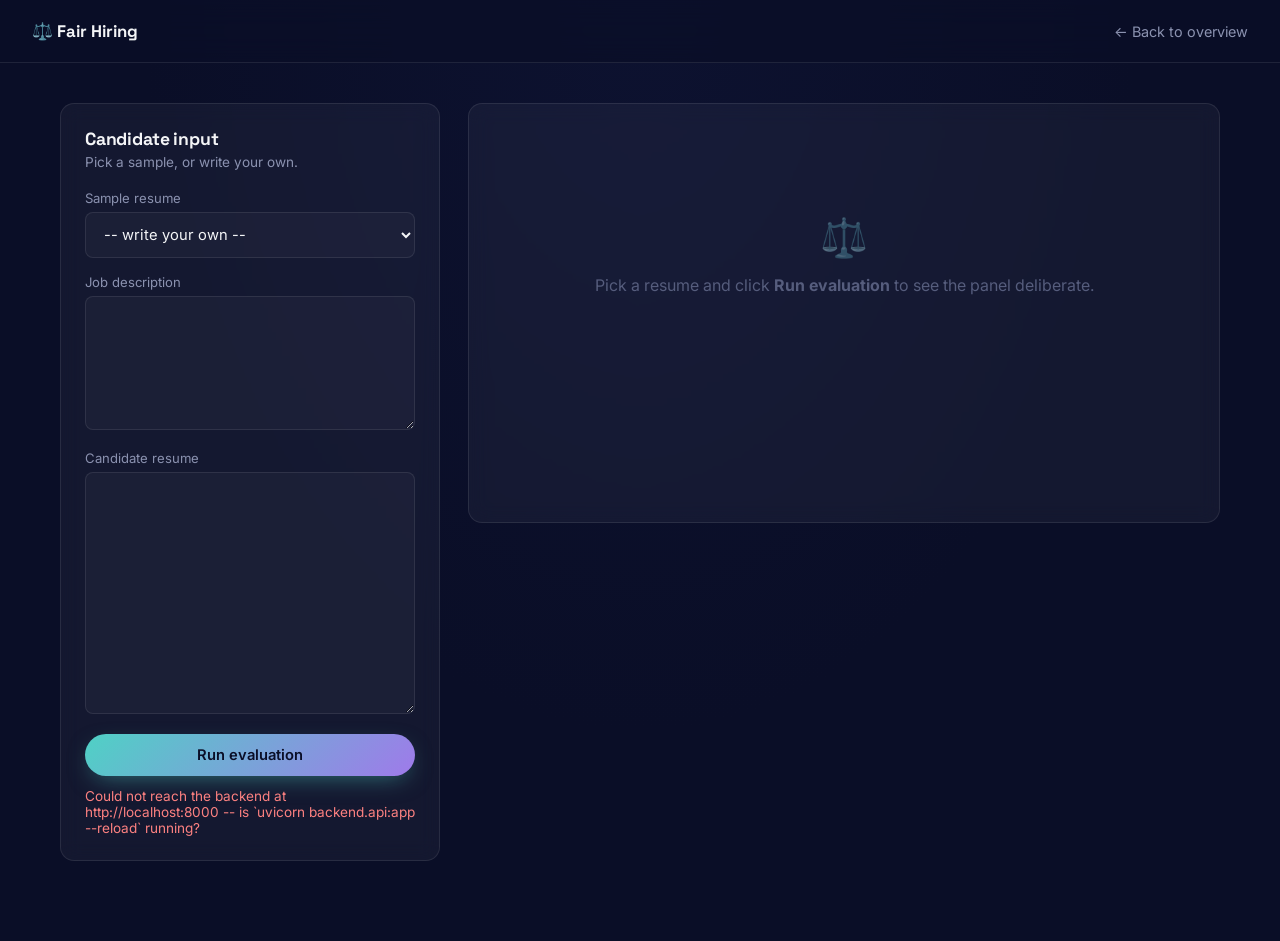
==== frontend/app.html @ fc1dd20e "Build Frontend" ====
<!DOCTYPE html>
<html lang="en">

<head>
    <meta charset="UTF-8" />
    <meta name="viewport" content="width=device-width, initial-scale=1.0" />
    <title>Fair AI Recruitment System &mdash; Panel</title>
    <link rel="stylesheet" href="css/style.css" />
    <style>
        .workspace {
            padding: 40px 0 80px 0;
        }

        .workspace-grid {
            display: grid;
            grid-template-columns: 380px 1fr;
            gap: 28px;
            align-items: start;
        }

        .panel {
            padding: 24px;
        }

        .panel h2 {
            font-size: 1.1rem;
            margin-bottom: 4px;
        }

        .panel .sub {
            color: var(--text-muted);
            font-size: 0.85rem;
            margin-bottom: 20px;
        }

        .field {
            margin-bottom: 16px;
        }

        .status-row {
            min-height: 20px;
            margin-top: 12px;
            font-size: 0.85rem;
        }

        .results-panel {
            min-height: 420px;
            padding: 30px;
        }

        .empty-state {
            text-align: center;
            padding: 80px 20px;
            color: var(--text-faint);
        }

        .empty-state .glyph {
            font-size: 2.4rem;
            margin-bottom: 14px;
            opacity: 0.5;
        }

        .agent-results-grid {
            display: grid;
            grid-template-columns: repeat(2, 1fr);
            gap: 14px;
        }

        .agent-result-card {
            padding: 18px;
        }

        @media (max-width: 900px) {
            .workspace-grid {
                grid-template-columns: 1fr;
            }

            .agent-results-grid {
                grid-template-columns: 1fr;
            }
        }
    </style>
</head>

<body>

    <nav class="nav">
        <div class="nav-logo">⚖️ Fair Hiring</div>
        <div class="nav-links">
            <a href="index.html">&larr; Back to overview</a>
        </div>
    </nav>

    <section class="workspace container">
        <div class="workspace-grid">

            <div class="glass panel">
                <h2>Candidate input</h2>
                <div class="sub">Pick a sample, or write your own.</div>

                <div class="field">
                    <label for="sample-select">Sample resume</label>
                    <select id="sample-select">
                        <option value="">-- write your own --</option>
                    </select>
                </div>

                <div class="field">
                    <label for="job-description">Job description</label>
                    <textarea id="job-description" rows="6"></textarea>
                </div>

                <div class="field">
                    <label for="resume">Candidate resume</label>
                    <textarea id="resume" rows="12"></textarea>
                </div>

                <button class="btn btn-primary" id="run-btn" style="width:100%;justify-content:center;">
                    Run evaluation
                </button>
                <div class="status-row" id="status"></div>
            </div>

            <div class="glass results-panel">
                <div class="empty-state" id="empty-state">
                    <div class="glyph">&#9878;&#65039;</div>
                    <div>Pick a resume and click <strong>Run evaluation</strong> to see the panel deliberate.</div>
                </div>
                <div id="results" style="display:none;"></div>
            </div>

        </div>
    </section>

    <script type="module" src="js/app.js"></script>
</body>

</html>
---- frontend/css/style.css ----
/* ============================================================
   Fair AI Recruitment System -- design system
   Concept: "equilibrium" -- four agents (distinct hues) converge
   toward a single verdict. Color-coding is functional (tracks the
   same agent across every screen), not decorative.
   ============================================================ */

@import url('https://fonts.googleapis.com/css2?family=Space+Grotesk:wght@500;600;700&family=Inter:wght@400;500;600&family=JetBrains+Mono:wght@400;500;600&display=swap');

:root {
    --bg-void: #0A0E27;
    --bg-void-2: #0D1230;
    --surface: rgba(255, 255, 255, 0.045);
    --surface-hover: rgba(255, 255, 255, 0.07);
    --border-glass: rgba(255, 255, 255, 0.09);
    --text-primary: #F4F5F7;
    --text-muted: #8B92B0;
    --text-faint: #565D7D;

    --agent-skills: #4FD1C5;
    --agent-experience: #9F7AEA;
    --agent-education: #F6AD55;
    --agent-fairness: #F687B3;

    --verdict-hire: #48BB78;
    --verdict-reject: #FC8181;

    --font-display: 'Space Grotesk', sans-serif;
    --font-body: 'Inter', sans-serif;
    --font-mono: 'JetBrains Mono', monospace;

    --radius: 14px;
    --radius-sm: 8px;
}

* {
    box-sizing: border-box;
}

html,
body {
    margin: 0;
    padding: 0;
    background: radial-gradient(ellipse at top, var(--bg-void-2) 0%, var(--bg-void) 55%);
    color: var(--text-primary);
    font-family: var(--font-body);
    min-height: 100vh;
    scroll-behavior: smooth;
}

h1,
h2,
h3,
.display {
    font-family: var(--font-display);
    letter-spacing: -0.01em;
    margin: 0;
}

.mono {
    font-family: var(--font-mono);
}

a {
    color: inherit;
    text-decoration: none;
}

.eyebrow {
    font-family: var(--font-mono);
    font-size: 0.72rem;
    letter-spacing: 0.14em;
    text-transform: uppercase;
    color: var(--text-muted);
}

/* ---------- layout ---------- */
.container {
    max-width: 1160px;
    margin: 0 auto;
    padding: 0 32px;
}

.nav {
    position: sticky;
    top: 0;
    z-index: 50;
    display: flex;
    align-items: center;
    justify-content: space-between;
    padding: 20px 32px;
    background: rgba(10, 14, 39, 0.72);
    backdrop-filter: blur(14px);
    border-bottom: 1px solid var(--border-glass);
}

.nav-logo {
    font-family: var(--font-display);
    font-weight: 700;
    font-size: 1.05rem;
    display: flex;
    align-items: center;
    gap: 8px;
}

.nav-links {
    display: flex;
    gap: 28px;
    align-items: center;
}

.nav-links a {
    color: var(--text-muted);
    font-size: 0.9rem;
    transition: color 0.2s;
}

.nav-links a:hover {
    color: var(--text-primary);
}

/* ---------- buttons ---------- */
.btn {
    display: inline-flex;
    align-items: center;
    gap: 8px;
    padding: 12px 24px;
    border-radius: 999px;
    font-family: var(--font-body);
    font-weight: 600;
    font-size: 0.92rem;
    cursor: pointer;
    border: none;
    transition: transform 0.18s ease, box-shadow 0.18s ease;
}

.btn:hover {
    transform: translateY(-2px);
}

.btn-primary {
    background: linear-gradient(135deg, var(--agent-skills), var(--agent-experience));
    color: #0A0E27;
    box-shadow: 0 8px 24px -8px rgba(79, 209, 197, 0.5);
}

.btn-primary:hover {
    box-shadow: 0 12px 32px -8px rgba(159, 122, 234, 0.55);
}

.btn-ghost {
    background: var(--surface);
    color: var(--text-primary);
    border: 1px solid var(--border-glass);
}

.btn-ghost:hover {
    background: var(--surface-hover);
}

/* ---------- glass card ---------- */
.glass {
    background: var(--surface);
    border: 1px solid var(--border-glass);
    border-radius: var(--radius);
    backdrop-filter: blur(10px);
    transition: transform 0.25s ease, border-color 0.25s ease, background 0.25s ease;
}

.glass-tilt {
    will-change: transform;
    transform-style: preserve-3d;
}

.glass:hover {
    border-color: rgba(255, 255, 255, 0.18);
}

/* ---------- scroll reveal ---------- */
.reveal {
    opacity: 0;
    transform: translateY(24px);
    transition: opacity 0.7s ease, transform 0.7s ease;
}

.reveal.in-view {
    opacity: 1;
    transform: translateY(0);
}

/* ---------- agent accent utility classes ---------- */
.accent-skills {
    color: var(--agent-skills);
}

.accent-experience {
    color: var(--agent-experience);
}

.accent-education {
    color: var(--agent-education);
}

.accent-fairness {
    color: var(--agent-fairness);
}

.border-skills {
    border-top: 3px solid var(--agent-skills) !important;
}

.border-experience {
    border-top: 3px solid var(--agent-experience) !important;
}

.border-education {
    border-top: 3px solid var(--agent-education) !important;
}

.border-fairness {
    border-top: 3px solid var(--agent-fairness) !important;
}

/* ---------- score bar ---------- */
.score-value {
    font-family: var(--font-mono);
    font-size: 1.6rem;
    font-weight: 600;
}

.score-track {
    height: 7px;
    background: rgba(255, 255, 255, 0.08);
    border-radius: 4px;
    overflow: hidden;
    margin: 10px 0 6px 0;
}

.score-fill {
    height: 100%;
    border-radius: 4px;
    width: 0%;
    transition: width 1.1s cubic-bezier(0.16, 1, 0.3, 1);
}

/* ---------- flag pill ---------- */
.flag-pill {
    display: inline-block;
    background: rgba(252, 129, 129, 0.12);
    color: #FCA5A5;
    border: 1px solid rgba(252, 129, 129, 0.3);
    padding: 3px 10px;
    border-radius: 999px;
    font-size: 0.7rem;
    font-family: var(--font-mono);
    margin: 8px 4px 0 0;
}

/* ---------- verdict ---------- */
.verdict {
    display: inline-flex;
    align-items: center;
    gap: 12px;
    padding: 14px 28px;
    border-radius: 999px;
    font-family: var(--font-display);
    font-weight: 700;
    font-size: 1.4rem;
    letter-spacing: 0.02em;
    opacity: 0;
    transform: scale(0.85);
    animation: verdict-in 0.5s cubic-bezier(0.34, 1.56, 0.64, 1) forwards;
}

@keyframes verdict-in {
    to {
        opacity: 1;
        transform: scale(1);
    }
}

.verdict-hire {
    background: rgba(72, 187, 120, 0.14);
    color: var(--verdict-hire);
    border: 1px solid rgba(72, 187, 120, 0.4);
}

.verdict-reject {
    background: rgba(252, 129, 129, 0.14);
    color: var(--verdict-reject);
    border: 1px solid rgba(252, 129, 129, 0.4);
}

.verdict-dot {
    width: 10px;
    height: 10px;
    border-radius: 50%;
    background: currentColor;
    box-shadow: 0 0 12px currentColor;
}

/* ---------- loading / deliberation state ---------- */
.deliberating {
    display: flex;
    align-items: center;
    gap: 10px;
    color: var(--text-muted);
    font-family: var(--font-mono);
    font-size: 0.85rem;
}

.dot-pulse {
    display: flex;
    gap: 5px;
}

.dot-pulse span {
    width: 7px;
    height: 7px;
    border-radius: 50%;
    background: var(--agent-experience);
    animation: pulse 1.2s ease-in-out infinite;
}

.dot-pulse span:nth-child(2) {
    animation-delay: 0.15s;
    background: var(--agent-skills);
}

.dot-pulse span:nth-child(3) {
    animation-delay: 0.3s;
    background: var(--agent-education);
}

.dot-pulse span:nth-child(4) {
    animation-delay: 0.45s;
    background: var(--agent-fairness);
}

@keyframes pulse {

    0%,
    60%,
    100% {
        opacity: 0.25;
        transform: scale(0.85);
    }

    30% {
        opacity: 1;
        transform: scale(1.15);
    }
}

/* ---------- form elements ---------- */
textarea,
select,
input {
    width: 100%;
    background: rgba(255, 255, 255, 0.03);
    border: 1px solid var(--border-glass);
    border-radius: var(--radius-sm);
    color: var(--text-primary);
    font-family: var(--font-body);
    font-size: 0.92rem;
    padding: 12px 14px;
    resize: vertical;
    transition: border-color 0.2s;
}

textarea:focus,
select:focus,
input:focus {
    outline: none;
    border-color: var(--agent-experience);
}

label {
    font-size: 0.82rem;
    color: var(--text-muted);
    margin-bottom: 6px;
    display: block;
}

::-webkit-scrollbar {
    width: 10px;
}

::-webkit-scrollbar-track {
    background: var(--bg-void);
}

::-webkit-scrollbar-thumb {
    background: var(--border-glass);
    border-radius: 8px;
}

@media (max-width: 720px) {
    .container {
        padding: 0 20px;
    }

    .nav {
        padding: 16px 20px;
    }
}
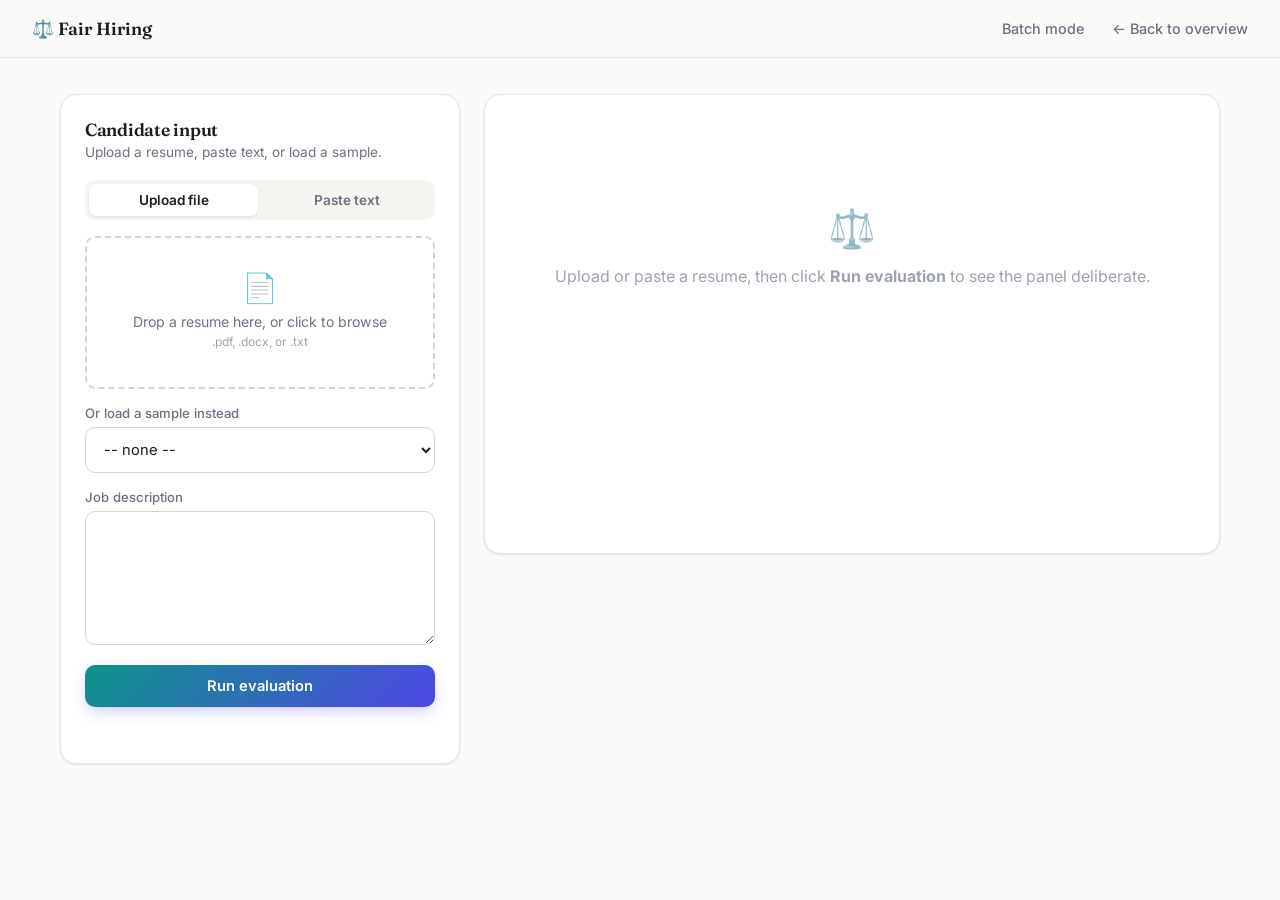
==== commit 71e364e1: "changes in frontend" ====
--- a/frontend/app.html
+++ b/frontend/app.html
@@ -8,13 +8,13 @@
     <link rel="stylesheet" href="css/style.css" />
     <style>
         .workspace {
-            padding: 40px 0 80px 0;
+            padding: 36px 0 80px 0;
         }
 
         .workspace-grid {
             display: grid;
-            grid-template-columns: 380px 1fr;
-            gap: 28px;
+            grid-template-columns: 400px 1fr;
+            gap: 24px;
             align-items: start;
         }
 
@@ -25,6 +25,7 @@
         .panel h2 {
             font-size: 1.1rem;
             margin-bottom: 4px;
+            font-weight: 600;
         }
 
         .panel .sub {
@@ -44,7 +45,7 @@
         }
 
         .results-panel {
-            min-height: 420px;
+            min-height: 460px;
             padding: 30px;
         }
 
@@ -57,7 +58,7 @@
         .empty-state .glyph {
             font-size: 2.4rem;
             margin-bottom: 14px;
-            opacity: 0.5;
+            opacity: 0.6;
         }
 
         .agent-results-grid {
@@ -68,6 +69,10 @@
 
         .agent-result-card {
             padding: 18px;
+        }
+
+        #file-input {
+            display: none;
         }
 
         @media (max-width: 900px) {
@@ -87,6 +92,7 @@
     <nav class="nav">
         <div class="nav-logo">⚖️ Fair Hiring</div>
         <div class="nav-links">
+            <a href="batch.html">Batch mode</a>
             <a href="index.html">&larr; Back to overview</a>
         </div>
     </nav>
@@ -94,14 +100,35 @@
     <section class="workspace container">
         <div class="workspace-grid">
 
-            <div class="glass panel">
+            <div class="card panel">
                 <h2>Candidate input</h2>
-                <div class="sub">Pick a sample, or write your own.</div>
+                <div class="sub">Upload a resume, paste text, or load a sample.</div>
+
+                <div class="tabs">
+                    <button class="tab-btn active" data-tab="upload" type="button">Upload file</button>
+                    <button class="tab-btn" data-tab="paste" type="button">Paste text</button>
+                </div>
+
+                <div class="field" id="tab-upload">
+                    <div class="dropzone" id="dropzone">
+                        <span class="icon">📄</span>
+                        Drop a resume here, or click to browse
+                        <div style="font-size:0.75rem;color:var(--text-faint);margin-top:4px;">.pdf, .docx, or .txt
+                        </div>
+                        <div class="filename" id="filename-display"></div>
+                    </div>
+                    <input type="file" id="file-input" accept=".pdf,.docx,.txt" />
+                </div>
+
+                <div class="field" id="tab-paste" style="display:none;">
+                    <label for="resume">Candidate resume text</label>
+                    <textarea id="resume" rows="12" placeholder="Paste resume text here..."></textarea>
+                </div>
 
                 <div class="field">
-                    <label for="sample-select">Sample resume</label>
+                    <label for="sample-select">Or load a sample instead</label>
                     <select id="sample-select">
-                        <option value="">-- write your own --</option>
+                        <option value="">-- none --</option>
                     </select>
                 </div>
 
@@ -110,21 +137,17 @@
                     <textarea id="job-description" rows="6"></textarea>
                 </div>
 
-                <div class="field">
-                    <label for="resume">Candidate resume</label>
-                    <textarea id="resume" rows="12"></textarea>
-                </div>
-
                 <button class="btn btn-primary" id="run-btn" style="width:100%;justify-content:center;">
                     Run evaluation
                 </button>
                 <div class="status-row" id="status"></div>
             </div>
 
-            <div class="glass results-panel">
+            <div class="card results-panel">
                 <div class="empty-state" id="empty-state">
-                    <div class="glyph">&#9878;&#65039;</div>
-                    <div>Pick a resume and click <strong>Run evaluation</strong> to see the panel deliberate.</div>
+                    <div class="glyph">⚖️</div>
+                    <div>Upload or paste a resume, then click <strong>Run evaluation</strong> to see the panel
+                        deliberate.</div>
                 </div>
                 <div id="results" style="display:none;"></div>
             </div>
--- a/frontend/css/style.css
+++ b/frontend/css/style.css
@@ -1,36 +1,42 @@
 /* ============================================================
-   Fair AI Recruitment System -- design system
-   Concept: "equilibrium" -- four agents (distinct hues) converge
-   toward a single verdict. Color-coding is functional (tracks the
-   same agent across every screen), not decorative.
+   Fair AI Recruitment System -- design system (light / elegant)
+   Palette grounded in real ATS product conventions: white surfaces,
+   soft shadows instead of glow, restrained color used functionally
+   (one hue per agent, used consistently -- never decorative).
    ============================================================ */
 
-@import url('https://fonts.googleapis.com/css2?family=Space+Grotesk:wght@500;600;700&family=Inter:wght@400;500;600&family=JetBrains+Mono:wght@400;500;600&display=swap');
+@import url('https://fonts.googleapis.com/css2?family=Fraunces:opsz,wght@9..144,500;9..144,600;9..144,700&family=Inter:wght@400;500;600;700&family=JetBrains+Mono:wght@400;500;600&display=swap');
 
 :root {
-    --bg-void: #0A0E27;
-    --bg-void-2: #0D1230;
-    --surface: rgba(255, 255, 255, 0.045);
-    --surface-hover: rgba(255, 255, 255, 0.07);
-    --border-glass: rgba(255, 255, 255, 0.09);
-    --text-primary: #F4F5F7;
-    --text-muted: #8B92B0;
-    --text-faint: #565D7D;
-
-    --agent-skills: #4FD1C5;
-    --agent-experience: #9F7AEA;
-    --agent-education: #F6AD55;
-    --agent-fairness: #F687B3;
-
-    --verdict-hire: #48BB78;
-    --verdict-reject: #FC8181;
-
-    --font-display: 'Space Grotesk', sans-serif;
+    --bg: #FAFAF8;
+    --bg-alt: #F4F4F1;
+    --surface: #FFFFFF;
+    --border: #E7E5E0;
+    --border-strong: #D7D4CC;
+    --text-primary: #1A1D23;
+    --text-muted: #6B7280;
+    --text-faint: #9CA3AF;
+
+    --shadow-sm: 0 1px 2px rgba(16, 24, 40, 0.04), 0 1px 3px rgba(16, 24, 40, 0.06);
+    --shadow-md: 0 4px 12px rgba(16, 24, 40, 0.06), 0 2px 4px rgba(16, 24, 40, 0.04);
+    --shadow-lg: 0 12px 32px rgba(16, 24, 40, 0.09), 0 4px 10px rgba(16, 24, 40, 0.05);
+
+    --agent-skills: #0D9488;
+    --agent-experience: #4F46E5;
+    --agent-education: #D97706;
+    --agent-fairness: #BE185D;
+
+    --verdict-hire: #16803D;
+    --verdict-hire-bg: #F0FBF4;
+    --verdict-reject: #B42318;
+    --verdict-reject-bg: #FEF3F2;
+
+    --font-display: 'Fraunces', serif;
     --font-body: 'Inter', sans-serif;
     --font-mono: 'JetBrains Mono', monospace;
 
-    --radius: 14px;
-    --radius-sm: 8px;
+    --radius: 16px;
+    --radius-sm: 10px;
 }
 
 * {
@@ -41,11 +47,12 @@
 body {
     margin: 0;
     padding: 0;
-    background: radial-gradient(ellipse at top, var(--bg-void-2) 0%, var(--bg-void) 55%);
+    background: var(--bg);
     color: var(--text-primary);
     font-family: var(--font-body);
     min-height: 100vh;
     scroll-behavior: smooth;
+    -webkit-font-smoothing: antialiased;
 }
 
 h1,
@@ -53,8 +60,9 @@
 h3,
 .display {
     font-family: var(--font-display);
-    letter-spacing: -0.01em;
+    letter-spacing: -0.015em;
     margin: 0;
+    font-weight: 600;
 }
 
 .mono {
@@ -66,12 +74,16 @@
     text-decoration: none;
 }
 
+p {
+    line-height: 1.6;
+}
+
 .eyebrow {
     font-family: var(--font-mono);
     font-size: 0.72rem;
-    letter-spacing: 0.14em;
+    letter-spacing: 0.12em;
     text-transform: uppercase;
-    color: var(--text-muted);
+    color: var(--text-faint);
 }
 
 /* ---------- layout ---------- */
@@ -88,19 +100,19 @@
     display: flex;
     align-items: center;
     justify-content: space-between;
-    padding: 20px 32px;
-    background: rgba(10, 14, 39, 0.72);
-    backdrop-filter: blur(14px);
-    border-bottom: 1px solid var(--border-glass);
+    padding: 18px 32px;
+    background: rgba(250, 250, 248, 0.85);
+    backdrop-filter: blur(10px);
+    border-bottom: 1px solid var(--border);
 }
 
 .nav-logo {
     font-family: var(--font-display);
-    font-weight: 700;
-    font-size: 1.05rem;
-    display: flex;
-    align-items: center;
-    gap: 8px;
+    font-weight: 600;
+    font-size: 1.1rem;
+    display: flex;
+    align-items: center;
+    gap: 9px;
 }
 
 .nav-links {
@@ -109,13 +121,14 @@
     align-items: center;
 }
 
-.nav-links a {
+.nav-links a:not(.btn) {
     color: var(--text-muted);
     font-size: 0.9rem;
+    font-weight: 500;
     transition: color 0.2s;
 }
 
-.nav-links a:hover {
+.nav-links a:not(.btn):hover {
     color: var(--text-primary);
 }
 
@@ -125,62 +138,68 @@
     align-items: center;
     gap: 8px;
     padding: 12px 24px;
-    border-radius: 999px;
+    border-radius: 10px;
     font-family: var(--font-body);
     font-weight: 600;
     font-size: 0.92rem;
     cursor: pointer;
     border: none;
-    transition: transform 0.18s ease, box-shadow 0.18s ease;
+    transition: transform 0.16s ease, box-shadow 0.16s ease, background 0.16s ease;
 }
 
 .btn:hover {
-    transform: translateY(-2px);
+    transform: translateY(-1px);
+}
+
+.btn:disabled {
+    opacity: 0.55;
+    cursor: not-allowed;
+    transform: none;
 }
 
 .btn-primary {
     background: linear-gradient(135deg, var(--agent-skills), var(--agent-experience));
-    color: #0A0E27;
-    box-shadow: 0 8px 24px -8px rgba(79, 209, 197, 0.5);
+    color: #FFFFFF;
+    box-shadow: 0 6px 16px -4px rgba(79, 70, 229, 0.35);
 }
 
 .btn-primary:hover {
-    box-shadow: 0 12px 32px -8px rgba(159, 122, 234, 0.55);
+    box-shadow: 0 10px 22px -4px rgba(79, 70, 229, 0.42);
 }
 
 .btn-ghost {
     background: var(--surface);
     color: var(--text-primary);
-    border: 1px solid var(--border-glass);
+    border: 1px solid var(--border-strong);
 }
 
 .btn-ghost:hover {
-    background: var(--surface-hover);
-}
-
-/* ---------- glass card ---------- */
-.glass {
+    background: var(--bg-alt);
+}
+
+/* ---------- card ---------- */
+.card {
     background: var(--surface);
-    border: 1px solid var(--border-glass);
+    border: 1px solid var(--border);
     border-radius: var(--radius);
-    backdrop-filter: blur(10px);
-    transition: transform 0.25s ease, border-color 0.25s ease, background 0.25s ease;
-}
-
-.glass-tilt {
+    box-shadow: var(--shadow-sm);
+    transition: transform 0.25s ease, box-shadow 0.25s ease;
+}
+
+.card-tilt {
     will-change: transform;
     transform-style: preserve-3d;
 }
 
-.glass:hover {
-    border-color: rgba(255, 255, 255, 0.18);
+.card:hover {
+    box-shadow: var(--shadow-md);
 }
 
 /* ---------- scroll reveal ---------- */
 .reveal {
     opacity: 0;
-    transform: translateY(24px);
-    transition: opacity 0.7s ease, transform 0.7s ease;
+    transform: translateY(20px);
+    transition: opacity 0.6s ease, transform 0.6s ease;
 }
 
 .reveal.in-view {
@@ -188,7 +207,7 @@
     transform: translateY(0);
 }
 
-/* ---------- agent accent utility classes ---------- */
+/* ---------- agent accents ---------- */
 .accent-skills {
     color: var(--agent-skills);
 }
@@ -219,6 +238,13 @@
 
 .border-fairness {
     border-top: 3px solid var(--agent-fairness) !important;
+}
+
+.dot {
+    width: 10px;
+    height: 10px;
+    border-radius: 50%;
+    display: inline-block;
 }
 
 /* ---------- score bar ---------- */
@@ -229,26 +255,26 @@
 }
 
 .score-track {
-    height: 7px;
-    background: rgba(255, 255, 255, 0.08);
+    height: 6px;
+    background: var(--bg-alt);
     border-radius: 4px;
     overflow: hidden;
-    margin: 10px 0 6px 0;
+    margin: 10px 0 8px 0;
 }
 
 .score-fill {
     height: 100%;
     border-radius: 4px;
     width: 0%;
-    transition: width 1.1s cubic-bezier(0.16, 1, 0.3, 1);
+    transition: width 1s cubic-bezier(0.16, 1, 0.3, 1);
 }
 
 /* ---------- flag pill ---------- */
 .flag-pill {
     display: inline-block;
-    background: rgba(252, 129, 129, 0.12);
-    color: #FCA5A5;
-    border: 1px solid rgba(252, 129, 129, 0.3);
+    background: var(--verdict-reject-bg);
+    color: var(--verdict-reject);
+    border: 1px solid #FDA29B;
     padding: 3px 10px;
     border-radius: 999px;
     font-size: 0.7rem;
@@ -260,16 +286,15 @@
 .verdict {
     display: inline-flex;
     align-items: center;
-    gap: 12px;
-    padding: 14px 28px;
+    gap: 10px;
+    padding: 12px 24px;
     border-radius: 999px;
     font-family: var(--font-display);
     font-weight: 700;
-    font-size: 1.4rem;
-    letter-spacing: 0.02em;
+    font-size: 1.3rem;
     opacity: 0;
-    transform: scale(0.85);
-    animation: verdict-in 0.5s cubic-bezier(0.34, 1.56, 0.64, 1) forwards;
+    transform: scale(0.9);
+    animation: verdict-in 0.45s cubic-bezier(0.34, 1.56, 0.64, 1) forwards;
 }
 
 @keyframes verdict-in {
@@ -280,26 +305,25 @@
 }
 
 .verdict-hire {
-    background: rgba(72, 187, 120, 0.14);
+    background: var(--verdict-hire-bg);
     color: var(--verdict-hire);
-    border: 1px solid rgba(72, 187, 120, 0.4);
+    border: 1px solid #ABEFC6;
 }
 
 .verdict-reject {
-    background: rgba(252, 129, 129, 0.14);
+    background: var(--verdict-reject-bg);
     color: var(--verdict-reject);
-    border: 1px solid rgba(252, 129, 129, 0.4);
+    border: 1px solid #FDA29B;
 }
 
 .verdict-dot {
-    width: 10px;
-    height: 10px;
+    width: 9px;
+    height: 9px;
     border-radius: 50%;
     background: currentColor;
-    box-shadow: 0 0 12px currentColor;
-}
-
-/* ---------- loading / deliberation state ---------- */
+}
+
+/* ---------- loading state ---------- */
 .deliberating {
     display: flex;
     align-items: center;
@@ -342,7 +366,7 @@
     0%,
     60%,
     100% {
-        opacity: 0.25;
+        opacity: 0.3;
         transform: scale(0.85);
     }
 
@@ -355,17 +379,17 @@
 /* ---------- form elements ---------- */
 textarea,
 select,
-input {
+input[type="text"] {
     width: 100%;
-    background: rgba(255, 255, 255, 0.03);
-    border: 1px solid var(--border-glass);
+    background: var(--surface);
+    border: 1px solid var(--border-strong);
     border-radius: var(--radius-sm);
     color: var(--text-primary);
     font-family: var(--font-body);
     font-size: 0.92rem;
     padding: 12px 14px;
     resize: vertical;
-    transition: border-color 0.2s;
+    transition: border-color 0.2s, box-shadow 0.2s;
 }
 
 textarea:focus,
@@ -373,25 +397,88 @@
 input:focus {
     outline: none;
     border-color: var(--agent-experience);
+    box-shadow: 0 0 0 3px rgba(79, 70, 229, 0.12);
 }
 
 label {
     font-size: 0.82rem;
     color: var(--text-muted);
+    font-weight: 500;
     margin-bottom: 6px;
     display: block;
 }
 
+/* ---------- upload dropzone ---------- */
+.tabs {
+    display: flex;
+    gap: 4px;
+    background: var(--bg-alt);
+    border-radius: 10px;
+    padding: 4px;
+    margin-bottom: 16px;
+}
+
+.tab-btn {
+    flex: 1;
+    padding: 8px;
+    border: none;
+    background: transparent;
+    border-radius: 8px;
+    font-family: var(--font-body);
+    font-size: 0.85rem;
+    font-weight: 600;
+    color: var(--text-muted);
+    cursor: pointer;
+    transition: all 0.18s ease;
+}
+
+.tab-btn.active {
+    background: var(--surface);
+    color: var(--text-primary);
+    box-shadow: var(--shadow-sm);
+}
+
+.dropzone {
+    border: 2px dashed var(--border-strong);
+    border-radius: var(--radius-sm);
+    padding: 32px 16px;
+    text-align: center;
+    cursor: pointer;
+    transition: border-color 0.2s, background 0.2s;
+    color: var(--text-muted);
+    font-size: 0.88rem;
+}
+
+.dropzone:hover,
+.dropzone.drag-over {
+    border-color: var(--agent-experience);
+    background: #F5F4FF;
+}
+
+.dropzone .icon {
+    font-size: 1.8rem;
+    margin-bottom: 8px;
+    display: block;
+}
+
+.dropzone .filename {
+    color: var(--agent-experience);
+    font-weight: 600;
+    margin-top: 6px;
+    font-family: var(--font-mono);
+    font-size: 0.8rem;
+}
+
 ::-webkit-scrollbar {
     width: 10px;
 }
 
 ::-webkit-scrollbar-track {
-    background: var(--bg-void);
+    background: var(--bg);
 }
 
 ::-webkit-scrollbar-thumb {
-    background: var(--border-glass);
+    background: var(--border-strong);
     border-radius: 8px;
 }
 
@@ -401,6 +488,166 @@
     }
 
     .nav {
-        padding: 16px 20px;
+        padding: 14px 20px;
     }
+}
+
+/* ---------- batch page ---------- */
+.file-row {
+    display: flex;
+    align-items: center;
+    justify-content: space-between;
+    padding: 8px 10px;
+    background: var(--bg-alt);
+    border-radius: 8px;
+    font-size: 0.82rem;
+    margin-bottom: 6px;
+}
+
+.file-remove {
+    background: none;
+    border: none;
+    color: var(--text-faint);
+    cursor: pointer;
+    font-size: 1.1rem;
+    line-height: 1;
+    padding: 0 4px;
+}
+
+.file-remove:hover {
+    color: var(--verdict-reject);
+}
+
+.progress-track {
+    height: 8px;
+    background: var(--bg-alt);
+    border-radius: 4px;
+    overflow: hidden;
+    margin: 10px 0 8px 0;
+}
+
+.progress-fill {
+    height: 100%;
+    background: linear-gradient(90deg, var(--agent-skills), var(--agent-experience));
+    border-radius: 4px;
+    width: 0%;
+    transition: width 0.4s ease;
+}
+
+.summary-bar {
+    display: flex;
+    gap: 24px;
+    padding: 14px 18px;
+    background: var(--bg-alt);
+    border-radius: var(--radius-sm);
+    margin-bottom: 18px;
+    font-size: 0.88rem;
+}
+
+.leaderboard-row {
+    display: grid;
+    grid-template-columns: 36px 1fr 100px 90px 24px;
+    align-items: center;
+    gap: 12px;
+    padding: 14px 16px;
+    border-radius: var(--radius-sm);
+    border: 1px solid var(--border);
+    margin-bottom: 8px;
+    cursor: pointer;
+    transition: border-color 0.18s ease, transform 0.18s ease;
+    background: var(--surface);
+}
+
+.leaderboard-row:hover {
+    border-color: var(--agent-experience);
+    transform: translateX(2px);
+}
+
+.rank-num {
+    font-family: var(--font-mono);
+    color: var(--text-faint);
+    font-size: 0.85rem;
+}
+
+.rank-name {
+    font-size: 0.9rem;
+    font-weight: 500;
+    overflow: hidden;
+    text-overflow: ellipsis;
+    white-space: nowrap;
+}
+
+.rank-score {
+    text-align: right;
+    font-size: 0.85rem;
+    color: var(--text-muted);
+}
+
+.rank-arrow {
+    color: var(--text-faint);
+    font-size: 1.2rem;
+    text-align: center;
+}
+
+.verdict-chip {
+    font-size: 0.72rem;
+    font-weight: 600;
+    padding: 3px 10px;
+    border-radius: 999px;
+    text-align: center;
+    font-family: var(--font-body);
+}
+
+/* ---------- drawer (drill-down detail) ---------- */
+.drawer-overlay {
+    position: fixed;
+    inset: 0;
+    background: rgba(26, 29, 35, 0.4);
+    opacity: 0;
+    pointer-events: none;
+    transition: opacity 0.25s ease;
+    z-index: 90;
+}
+
+.drawer-overlay.open {
+    opacity: 1;
+    pointer-events: auto;
+}
+
+.drawer {
+    position: fixed;
+    top: 0;
+    right: 0;
+    bottom: 0;
+    width: min(560px, 92vw);
+    background: var(--bg);
+    border-left: 1px solid var(--border);
+    transform: translateX(100%);
+    transition: transform 0.3s cubic-bezier(0.16, 1, 0.3, 1);
+    z-index: 91;
+    overflow-y: auto;
+    padding: 28px;
+    box-shadow: -12px 0 32px rgba(16, 24, 40, 0.1);
+}
+
+.drawer.open {
+    transform: translateX(0);
+}
+
+.drawer-close {
+    position: absolute;
+    top: 20px;
+    right: 20px;
+    background: var(--surface);
+    border: 1px solid var(--border);
+    border-radius: 50%;
+    width: 32px;
+    height: 32px;
+    cursor: pointer;
+    font-size: 1.1rem;
+    color: var(--text-muted);
+}
+
+.drawer-close:hover {
+    color: var(--text-primary);
 }
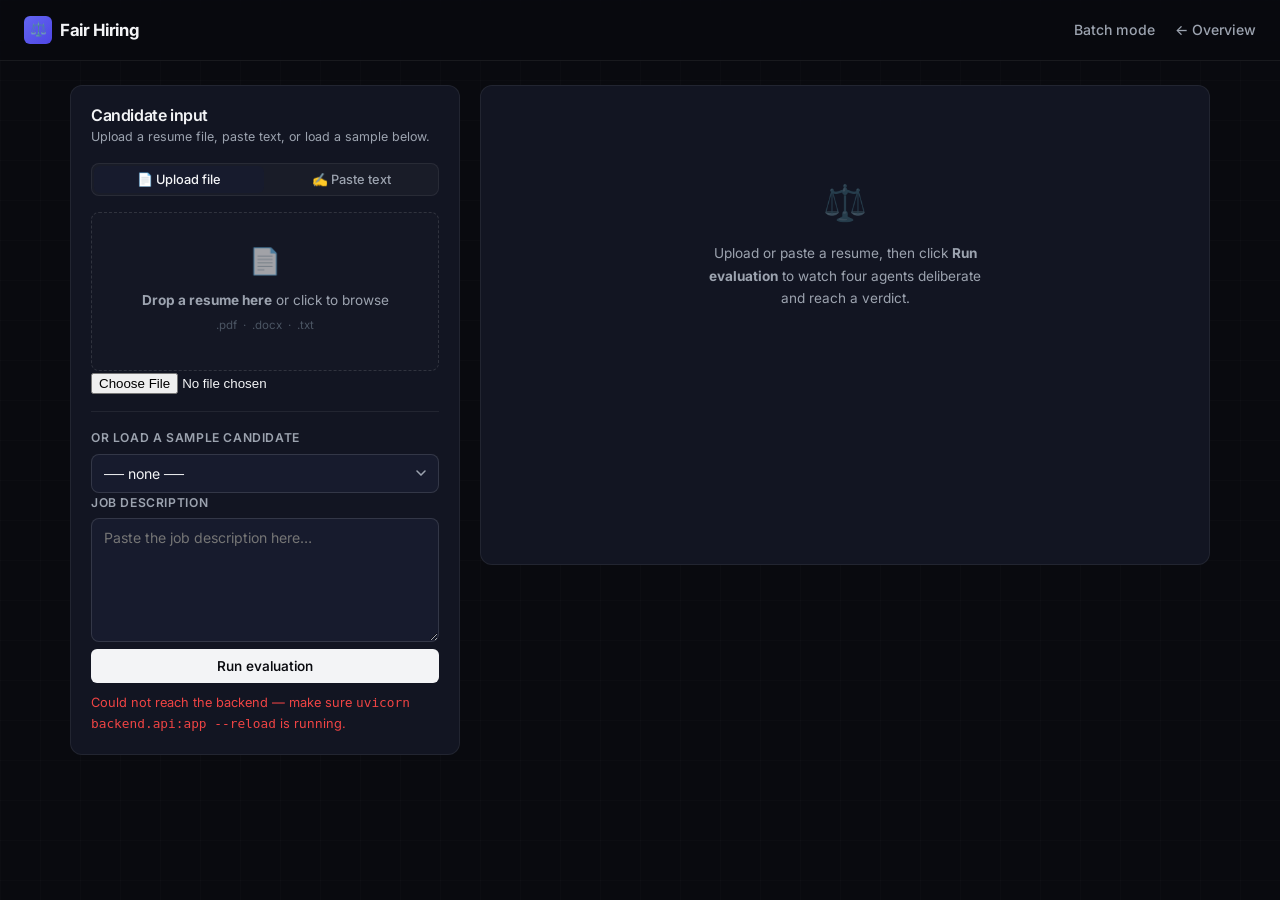
==== commit 2dfcc694: "UI changes" ====
--- a/frontend/app.html
+++ b/frontend/app.html
@@ -4,151 +4,100 @@
 <head>
     <meta charset="UTF-8" />
     <meta name="viewport" content="width=device-width, initial-scale=1.0" />
-    <title>Fair AI Recruitment System &mdash; Panel</title>
+    <title>Fair AI Recruitment System — Evaluation Panel</title>
+    <meta name="description" content="Upload a resume and let four independent AI agents negotiate a hire/reject decision via Nash Bargaining." />
     <link rel="stylesheet" href="css/style.css" />
     <style>
-        .workspace {
-            padding: 36px 0 80px 0;
+        /* Page-specific tweaks */
+        .workspace-grid {
+            grid-template-columns: 390px 1fr;
         }
 
-        .workspace-grid {
-            display: grid;
-            grid-template-columns: 400px 1fr;
-            gap: 24px;
-            align-items: start;
+        .input-panel .divider {
+            margin: 16px 0;
         }
 
-        .panel {
-            padding: 24px;
-        }
-
-        .panel h2 {
-            font-size: 1.1rem;
-            margin-bottom: 4px;
-            font-weight: 600;
-        }
-
-        .panel .sub {
-            color: var(--text-muted);
-            font-size: 0.85rem;
-            margin-bottom: 20px;
-        }
-
-        .field {
-            margin-bottom: 16px;
-        }
-
-        .status-row {
-            min-height: 20px;
-            margin-top: 12px;
-            font-size: 0.85rem;
-        }
-
-        .results-panel {
-            min-height: 460px;
-            padding: 30px;
-        }
-
-        .empty-state {
-            text-align: center;
-            padding: 80px 20px;
-            color: var(--text-faint);
-        }
-
-        .empty-state .glyph {
-            font-size: 2.4rem;
-            margin-bottom: 14px;
-            opacity: 0.6;
-        }
-
-        .agent-results-grid {
-            display: grid;
-            grid-template-columns: repeat(2, 1fr);
-            gap: 14px;
-        }
-
-        .agent-result-card {
-            padding: 18px;
-        }
-
-        #file-input {
-            display: none;
-        }
-
-        @media (max-width: 900px) {
-            .workspace-grid {
-                grid-template-columns: 1fr;
-            }
-
-            .agent-results-grid {
-                grid-template-columns: 1fr;
-            }
-        }
+        #tab-paste { display: none; }
+        #tab-upload { display: block; }
     </style>
 </head>
 
 <body>
 
     <nav class="nav">
-        <div class="nav-logo">⚖️ Fair Hiring</div>
+        <div class="nav-logo">
+            <div class="logo-icon">⚖️</div>
+            Fair Hiring
+        </div>
         <div class="nav-links">
             <a href="batch.html">Batch mode</a>
-            <a href="index.html">&larr; Back to overview</a>
+            <a href="index.html">← Overview</a>
         </div>
     </nav>
 
     <section class="workspace container">
         <div class="workspace-grid">
 
-            <div class="card panel">
+            <!-- ── Left: Input panel ── -->
+            <div class="card input-panel">
                 <h2>Candidate input</h2>
-                <div class="sub">Upload a resume, paste text, or load a sample.</div>
+                <div class="sub">Upload a resume file, paste text, or load a sample below.</div>
 
+                <!-- Resume input tabs -->
                 <div class="tabs">
-                    <button class="tab-btn active" data-tab="upload" type="button">Upload file</button>
-                    <button class="tab-btn" data-tab="paste" type="button">Paste text</button>
+                    <button class="tab-btn active" data-tab="upload" type="button">📄 Upload file</button>
+                    <button class="tab-btn" data-tab="paste" type="button">✍️ Paste text</button>
                 </div>
 
+                <!-- Upload tab -->
                 <div class="field" id="tab-upload">
-                    <div class="dropzone" id="dropzone">
-                        <span class="icon">📄</span>
-                        Drop a resume here, or click to browse
-                        <div style="font-size:0.75rem;color:var(--text-faint);margin-top:4px;">.pdf, .docx, or .txt
-                        </div>
-                        <div class="filename" id="filename-display"></div>
+                    <div class="dropzone" id="dropzone" role="button" tabindex="0" aria-label="Drop a resume file here or click to browse">
+                        <span class="dz-icon">📄</span>
+                        <strong>Drop a resume here</strong> or click to browse
+                        <div class="dz-hint">.pdf &nbsp;·&nbsp; .docx &nbsp;·&nbsp; .txt</div>
+                        <div class="filename-display" id="filename-display"></div>
                     </div>
-                    <input type="file" id="file-input" accept=".pdf,.docx,.txt" />
+                    <input type="file" id="file-input" accept=".pdf,.docx,.txt" aria-label="Upload resume file" />
                 </div>
 
-                <div class="field" id="tab-paste" style="display:none;">
+                <!-- Paste tab -->
+                <div class="field" id="tab-paste">
                     <label for="resume">Candidate resume text</label>
-                    <textarea id="resume" rows="12" placeholder="Paste resume text here..."></textarea>
+                    <textarea id="resume" rows="11" placeholder="Paste resume text here…" aria-label="Resume text input"></textarea>
                 </div>
 
+                <div class="divider"></div>
+
+                <!-- Sample selector -->
                 <div class="field">
-                    <label for="sample-select">Or load a sample instead</label>
-                    <select id="sample-select">
-                        <option value="">-- none --</option>
+                    <label for="sample-select">Or load a sample candidate</label>
+                    <select id="sample-select" aria-label="Select a sample resume">
+                        <option value="">── none ──</option>
                     </select>
                 </div>
 
+                <!-- Job description -->
                 <div class="field">
                     <label for="job-description">Job description</label>
-                    <textarea id="job-description" rows="6"></textarea>
+                    <textarea id="job-description" rows="6" placeholder="Paste the job description here…" aria-label="Job description"></textarea>
                 </div>
 
-                <button class="btn btn-primary" id="run-btn" style="width:100%;justify-content:center;">
+                <!-- Run button -->
+                <button class="btn btn-primary" id="run-btn" style="width:100%;justify-content:center;" aria-label="Run evaluation">
                     Run evaluation
                 </button>
-                <div class="status-row" id="status"></div>
+                <div class="status-row" id="status" aria-live="polite"></div>
             </div>
 
+            <!-- ── Right: Results panel ── -->
             <div class="card results-panel">
+                <!-- Empty state -->
                 <div class="empty-state" id="empty-state">
-                    <div class="glyph">⚖️</div>
-                    <div>Upload or paste a resume, then click <strong>Run evaluation</strong> to see the panel
-                        deliberate.</div>
+                    <span class="glyph">⚖️</span>
+                    <p>Upload or paste a resume, then click <strong>Run evaluation</strong> to watch four agents deliberate and reach a verdict.</p>
                 </div>
+
+                <!-- Results (injected by results-view.js) -->
                 <div id="results" style="display:none;"></div>
             </div>
 
@@ -156,6 +105,6 @@
     </section>
 
     <script type="module" src="js/app.js"></script>
+
 </body>
-
 </html>
--- a/frontend/css/style.css
+++ b/frontend/css/style.css
@@ -1,653 +1,1156 @@
-/* ============================================================
-   Fair AI Recruitment System -- design system (light / elegant)
-   Palette grounded in real ATS product conventions: white surfaces,
-   soft shadows instead of glow, restrained color used functionally
-   (one hue per agent, used consistently -- never decorative).
-   ============================================================ */
-
-@import url('https://fonts.googleapis.com/css2?family=Fraunces:opsz,wght@9..144,500;9..144,600;9..144,700&family=Inter:wght@400;500;600;700&family=JetBrains+Mono:wght@400;500;600&display=swap');
-
+/* =====================================================================
+   Fair AI Recruitment System — Sophisticated Modern SaaS Design System
+   Minimalist Slate & Steel · High-End Typography · Precise Spacing
+   ===================================================================== */
+
+@import url('https://fonts.googleapis.com/css2?family=Inter:wght@300;400;500;600;700&family=JetBrains+Mono:wght@400;500;600&display=swap');
+
+/* ---- Design Tokens ---- */
 :root {
-    --bg: #FAFAF8;
-    --bg-alt: #F4F4F1;
-    --surface: #FFFFFF;
-    --border: #E7E5E0;
-    --border-strong: #D7D4CC;
-    --text-primary: #1A1D23;
-    --text-muted: #6B7280;
-    --text-faint: #9CA3AF;
-
-    --shadow-sm: 0 1px 2px rgba(16, 24, 40, 0.04), 0 1px 3px rgba(16, 24, 40, 0.06);
-    --shadow-md: 0 4px 12px rgba(16, 24, 40, 0.06), 0 2px 4px rgba(16, 24, 40, 0.04);
-    --shadow-lg: 0 12px 32px rgba(16, 24, 40, 0.09), 0 4px 10px rgba(16, 24, 40, 0.05);
-
-    --agent-skills: #0D9488;
-    --agent-experience: #4F46E5;
-    --agent-education: #D97706;
-    --agent-fairness: #BE185D;
-
-    --verdict-hire: #16803D;
-    --verdict-hire-bg: #F0FBF4;
-    --verdict-reject: #B42318;
-    --verdict-reject-bg: #FEF3F2;
-
-    --font-display: 'Fraunces', serif;
-    --font-body: 'Inter', sans-serif;
-    --font-mono: 'JetBrains Mono', monospace;
-
-    --radius: 16px;
-    --radius-sm: 10px;
-}
-
-* {
-    box-sizing: border-box;
-}
-
-html,
+    --bg:           #090a0f;
+    --bg-alt:       #0f111a;
+    --bg-card:      #121522;
+    --bg-card-h:    #161a2b;
+    --bg-input:     #171b2d;
+
+    /* Subtle, crisp borders instead of thick glow */
+    --border:       rgba(255, 255, 255, 0.065);
+    --border-strong:rgba(255, 255, 255, 0.12);
+    --border-focus: #6366f1;
+
+    --text-primary: #f3f4f6;
+    --text-muted:   #9ca3af;
+    --text-faint:   #4b5563;
+
+    --shadow-sm:    0 1px 2px rgba(0, 0, 0, 0.5);
+    --shadow-md:    0 4px 12px rgba(0, 0, 0, 0.4);
+    --shadow-lg:    0 12px 32px rgba(0, 0, 0, 0.6);
+
+    /* Restrained, premium accent colors — less saturated, more professional */
+    --agent-skills:     #0ea5e9; /* Sky Blue */
+    --agent-experience: #6366f1; /* Indigo */
+    --agent-education:  #eab308; /* Warm Amber */
+    --agent-fairness:   #ec4899; /* Pink */
+
+    --verdict-hire:         #10b981;
+    --verdict-hire-bg:      rgba(16, 185, 129, 0.06);
+    --verdict-hire-border:  rgba(16, 185, 129, 0.25);
+    --verdict-reject:       #ef4444;
+    --verdict-reject-bg:    rgba(239, 68, 68, 0.06);
+    --verdict-reject-border:rgba(239, 68, 68, 0.25);
+
+    --font-body:    'Inter', -apple-system, BlinkMacSystemFont, "Segoe UI", Roboto, sans-serif;
+    --font-mono:    'JetBrains Mono', monospace;
+
+    --radius:    12px;
+    --radius-sm: 8px;
+    --radius-xs: 6px;
+    --ease:      cubic-bezier(0.16, 1, 0.3, 1);
+}
+
+/* ---- Reset & Base ---- */
+*, *::before, *::after { box-sizing: border-box; margin: 0; padding: 0; }
+
+html {
+    scroll-behavior: smooth;
+    background-color: var(--bg);
+}
+
 body {
-    margin: 0;
-    padding: 0;
     background: var(--bg);
     color: var(--text-primary);
     font-family: var(--font-body);
+    font-size: 15px;
+    line-height: 1.6;
     min-height: 100vh;
-    scroll-behavior: smooth;
     -webkit-font-smoothing: antialiased;
-}
-
-h1,
-h2,
-h3,
-.display {
-    font-family: var(--font-display);
-    letter-spacing: -0.015em;
-    margin: 0;
+    -moz-osx-font-smoothing: grayscale;
+    overflow-x: hidden;
+}
+
+/* Subtle, sophisticated background grid (pure CSS, very lightweight) */
+body::before {
+    content: '';
+    position: fixed;
+    inset: 0;
+    background-image: 
+        linear-gradient(rgba(255, 255, 255, 0.015) 1px, transparent 1px),
+        linear-gradient(90deg, rgba(255, 255, 255, 0.015) 1px, transparent 1px);
+    background-size: 40px 40px;
+    pointer-events: none;
+    z-index: 0;
+}
+
+/* ---- Typography ---- */
+h1, h2, h3, h4 {
     font-weight: 600;
-}
-
-.mono {
-    font-family: var(--font-mono);
-}
-
-a {
-    color: inherit;
-    text-decoration: none;
-}
-
-p {
-    line-height: 1.6;
-}
+    letter-spacing: -0.025em;
+    line-height: 1.2;
+    color: var(--text-primary);
+}
+
+h1 {
+    font-size: clamp(2.2rem, 4.5vw, 3.2rem);
+}
+
+h2 {
+    font-size: clamp(1.6rem, 3vw, 2.1rem);
+}
+
+.mono { font-family: var(--font-mono); }
 
 .eyebrow {
     font-family: var(--font-mono);
     font-size: 0.72rem;
-    letter-spacing: 0.12em;
+    font-weight: 600;
+    letter-spacing: 0.16em;
     text-transform: uppercase;
-    color: var(--text-faint);
-}
-
-/* ---------- layout ---------- */
+    color: var(--agent-experience);
+    margin-bottom: 8px;
+    display: inline-block;
+}
+
+.grad-text {
+    background: linear-gradient(135deg, #fff 30%, var(--text-muted) 100%);
+    -webkit-background-clip: text;
+    background-clip: text;
+    color: transparent;
+}
+
+a { color: inherit; text-decoration: none; }
+p { color: var(--text-muted); line-height: 1.65; }
+
+/* ---- Layout ---- */
 .container {
-    max-width: 1160px;
+    max-width: 1140px;
     margin: 0 auto;
-    padding: 0 32px;
-}
-
+    padding: 0 24px;
+    position: relative;
+    z-index: 1;
+}
+
+/* ---- Navigation ---- */
 .nav {
     position: sticky;
     top: 0;
-    z-index: 50;
+    z-index: 100;
     display: flex;
     align-items: center;
     justify-content: space-between;
-    padding: 18px 32px;
-    background: rgba(250, 250, 248, 0.85);
-    backdrop-filter: blur(10px);
+    padding: 16px 24px;
+    background: rgba(9, 10, 15, 0.75);
+    backdrop-filter: blur(12px);
+    -webkit-backdrop-filter: blur(12px);
     border-bottom: 1px solid var(--border);
 }
 
 .nav-logo {
-    font-family: var(--font-display);
-    font-weight: 600;
-    font-size: 1.1rem;
-    display: flex;
-    align-items: center;
-    gap: 9px;
+    font-weight: 700;
+    font-size: 1.05rem;
+    display: flex;
+    align-items: center;
+    gap: 8px;
+    letter-spacing: -0.02em;
+    color: var(--text-primary);
+}
+
+.nav-logo .logo-icon {
+    width: 28px;
+    height: 28px;
+    background: linear-gradient(135deg, var(--agent-experience), #4f46e5);
+    border-radius: 6px;
+    display: flex;
+    align-items: center;
+    justify-content: center;
+    font-size: 0.85rem;
+    color: #fff;
+    font-weight: bold;
 }
 
 .nav-links {
     display: flex;
-    gap: 28px;
-    align-items: center;
+    align-items: center;
+    gap: 20px;
 }
 
 .nav-links a:not(.btn) {
     color: var(--text-muted);
-    font-size: 0.9rem;
+    font-size: 0.88rem;
     font-weight: 500;
-    transition: color 0.2s;
-}
-
-.nav-links a:not(.btn):hover {
-    color: var(--text-primary);
-}
-
-/* ---------- buttons ---------- */
+    transition: color 0.15s var(--ease);
+}
+
+.nav-links a:not(.btn):hover { color: var(--text-primary); }
+
+/* ---- Buttons ---- */
 .btn {
     display: inline-flex;
     align-items: center;
     gap: 8px;
-    padding: 12px 24px;
-    border-radius: 10px;
+    padding: 9px 18px;
+    border-radius: var(--radius-xs);
     font-family: var(--font-body);
-    font-weight: 600;
-    font-size: 0.92rem;
+    font-weight: 550;
+    font-size: 0.85rem;
     cursor: pointer;
     border: none;
-    transition: transform 0.16s ease, box-shadow 0.16s ease, background 0.16s ease;
-}
-
-.btn:hover {
+    transition: all 0.2s var(--ease);
+    white-space: nowrap;
+}
+
+.btn-primary {
+    background: var(--text-primary);
+    color: var(--bg);
+}
+.btn-primary:hover {
+    background: #ffffff;
     transform: translateY(-1px);
-}
-
-.btn:disabled {
-    opacity: 0.55;
-    cursor: not-allowed;
-    transform: none;
-}
-
-.btn-primary {
-    background: linear-gradient(135deg, var(--agent-skills), var(--agent-experience));
-    color: #FFFFFF;
-    box-shadow: 0 6px 16px -4px rgba(79, 70, 229, 0.35);
-}
-
-.btn-primary:hover {
-    box-shadow: 0 10px 22px -4px rgba(79, 70, 229, 0.42);
+    box-shadow: 0 4px 12px rgba(255, 255, 255, 0.15);
 }
 
 .btn-ghost {
-    background: var(--surface);
+    background: transparent;
     color: var(--text-primary);
     border: 1px solid var(--border-strong);
 }
-
 .btn-ghost:hover {
-    background: var(--bg-alt);
-}
-
-/* ---------- card ---------- */
+    background: rgba(255, 255, 255, 0.04);
+    border-color: var(--text-primary);
+}
+
+.btn-sm {
+    padding: 6px 12px;
+    font-size: 0.78rem;
+    border-radius: var(--radius-xs);
+}
+
+/* ---- Cards ---- */
 .card {
-    background: var(--surface);
+    background: var(--bg-card);
     border: 1px solid var(--border);
     border-radius: var(--radius);
-    box-shadow: var(--shadow-sm);
-    transition: transform 0.25s ease, box-shadow 0.25s ease;
+    transition: all 0.2s var(--ease);
+}
+
+.card:hover {
+    border-color: var(--border-strong);
+    box-shadow: var(--shadow-md);
 }
 
 .card-tilt {
     will-change: transform;
-    transform-style: preserve-3d;
-}
-
-.card:hover {
-    box-shadow: var(--shadow-md);
-}
-
-/* ---------- scroll reveal ---------- */
-.reveal {
-    opacity: 0;
-    transform: translateY(20px);
-    transition: opacity 0.6s ease, transform 0.6s ease;
-}
-
-.reveal.in-view {
-    opacity: 1;
-    transform: translateY(0);
-}
-
-/* ---------- agent accents ---------- */
-.accent-skills {
-    color: var(--agent-skills);
-}
-
-.accent-experience {
-    color: var(--agent-experience);
-}
-
-.accent-education {
-    color: var(--agent-education);
-}
-
-.accent-fairness {
-    color: var(--agent-fairness);
-}
-
-.border-skills {
-    border-top: 3px solid var(--agent-skills) !important;
-}
-
-.border-experience {
-    border-top: 3px solid var(--agent-experience) !important;
-}
-
-.border-education {
-    border-top: 3px solid var(--agent-education) !important;
-}
-
-.border-fairness {
-    border-top: 3px solid var(--agent-fairness) !important;
-}
-
-.dot {
-    width: 10px;
-    height: 10px;
-    border-radius: 50%;
-    display: inline-block;
-}
-
-/* ---------- score bar ---------- */
-.score-value {
-    font-family: var(--font-mono);
-    font-size: 1.6rem;
+    transition: transform 0.2s var(--ease), border-color 0.2s, box-shadow 0.2s;
+}
+
+/* Subtle, classy top-borders for agents — no glowing shadows */
+.border-skills     { border-top: 3px solid var(--agent-skills) !important; }
+.border-experience { border-top: 3px solid var(--agent-experience) !important; }
+.border-education  { border-top: 3px solid var(--agent-education) !important; }
+.border-fairness   { border-top: 3px solid var(--agent-fairness) !important; }
+
+/* ---- Form Controls ---- */
+label {
+    display: block;
+    font-size: 0.76rem;
     font-weight: 600;
-}
-
-.score-track {
-    height: 6px;
-    background: var(--bg-alt);
-    border-radius: 4px;
-    overflow: hidden;
-    margin: 10px 0 8px 0;
-}
-
-.score-fill {
-    height: 100%;
-    border-radius: 4px;
-    width: 0%;
-    transition: width 1s cubic-bezier(0.16, 1, 0.3, 1);
-}
-
-/* ---------- flag pill ---------- */
-.flag-pill {
-    display: inline-block;
-    background: var(--verdict-reject-bg);
-    color: var(--verdict-reject);
-    border: 1px solid #FDA29B;
-    padding: 3px 10px;
-    border-radius: 999px;
-    font-size: 0.7rem;
-    font-family: var(--font-mono);
-    margin: 8px 4px 0 0;
-}
-
-/* ---------- verdict ---------- */
-.verdict {
-    display: inline-flex;
-    align-items: center;
-    gap: 10px;
-    padding: 12px 24px;
-    border-radius: 999px;
-    font-family: var(--font-display);
-    font-weight: 700;
-    font-size: 1.3rem;
-    opacity: 0;
-    transform: scale(0.9);
-    animation: verdict-in 0.45s cubic-bezier(0.34, 1.56, 0.64, 1) forwards;
-}
-
-@keyframes verdict-in {
-    to {
-        opacity: 1;
-        transform: scale(1);
-    }
-}
-
-.verdict-hire {
-    background: var(--verdict-hire-bg);
-    color: var(--verdict-hire);
-    border: 1px solid #ABEFC6;
-}
-
-.verdict-reject {
-    background: var(--verdict-reject-bg);
-    color: var(--verdict-reject);
-    border: 1px solid #FDA29B;
-}
-
-.verdict-dot {
-    width: 9px;
-    height: 9px;
-    border-radius: 50%;
-    background: currentColor;
-}
-
-/* ---------- loading state ---------- */
-.deliberating {
-    display: flex;
-    align-items: center;
-    gap: 10px;
-    color: var(--text-muted);
-    font-family: var(--font-mono);
-    font-size: 0.85rem;
-}
-
-.dot-pulse {
-    display: flex;
-    gap: 5px;
-}
-
-.dot-pulse span {
-    width: 7px;
-    height: 7px;
-    border-radius: 50%;
-    background: var(--agent-experience);
-    animation: pulse 1.2s ease-in-out infinite;
-}
-
-.dot-pulse span:nth-child(2) {
-    animation-delay: 0.15s;
-    background: var(--agent-skills);
-}
-
-.dot-pulse span:nth-child(3) {
-    animation-delay: 0.3s;
-    background: var(--agent-education);
-}
-
-.dot-pulse span:nth-child(4) {
-    animation-delay: 0.45s;
-    background: var(--agent-fairness);
-}
-
-@keyframes pulse {
-
-    0%,
-    60%,
-    100% {
-        opacity: 0.3;
-        transform: scale(0.85);
-    }
-
-    30% {
-        opacity: 1;
-        transform: scale(1.15);
-    }
-}
-
-/* ---------- form elements ---------- */
-textarea,
-select,
-input[type="text"] {
+    color: var(--text-muted);
+    margin-bottom: 6px;
+    text-transform: uppercase;
+    letter-spacing: 0.05em;
+}
+
+textarea, select, input[type="text"] {
     width: 100%;
-    background: var(--surface);
+    background: var(--bg-input);
     border: 1px solid var(--border-strong);
     border-radius: var(--radius-sm);
     color: var(--text-primary);
     font-family: var(--font-body);
-    font-size: 0.92rem;
-    padding: 12px 14px;
+    font-size: 0.88rem;
+    padding: 10px 12px;
     resize: vertical;
-    transition: border-color 0.2s, box-shadow 0.2s;
-}
-
-textarea:focus,
-select:focus,
-input:focus {
+    transition: border-color 0.15s, box-shadow 0.15s;
+}
+
+textarea:focus, select:focus, input:focus {
     outline: none;
-    border-color: var(--agent-experience);
-    box-shadow: 0 0 0 3px rgba(79, 70, 229, 0.12);
-}
-
-label {
-    font-size: 0.82rem;
-    color: var(--text-muted);
-    font-weight: 500;
-    margin-bottom: 6px;
-    display: block;
-}
-
-/* ---------- upload dropzone ---------- */
+    border-color: var(--border-focus);
+    box-shadow: 0 0 0 2px rgba(99, 102, 241, 0.2);
+}
+
+select {
+    cursor: pointer;
+    appearance: none;
+    background-image: url("data:image/svg+xml,%3Csvg xmlns='http://www.w3.org/2000/svg' width='10' height='6' viewBox='0 0 10 6'%3E%3Cpath d='M1 1l4 4 4-4' stroke='%239ca3af' stroke-width='1.5' fill='none' stroke-linecap='round'/%3E%3C/svg%3E");
+    background-repeat: no-repeat;
+    background-position: right 12px center;
+    padding-right: 32px;
+}
+
+select option {
+    background: var(--bg-alt);
+    color: var(--text-primary);
+}
+
+/* ---- Tabs ---- */
 .tabs {
     display: flex;
-    gap: 4px;
-    background: var(--bg-alt);
-    border-radius: 10px;
-    padding: 4px;
+    gap: 2px;
+    background: rgba(255, 255, 255, 0.03);
+    border: 1px solid var(--border);
+    border-radius: var(--radius-sm);
+    padding: 2px;
     margin-bottom: 16px;
 }
 
 .tab-btn {
     flex: 1;
-    padding: 8px;
+    padding: 6px 10px;
     border: none;
     background: transparent;
+    border-radius: var(--radius-xs);
+    font-family: var(--font-body);
+    font-size: 0.8rem;
+    font-weight: 500;
+    color: var(--text-muted);
+    cursor: pointer;
+    transition: all 0.15s var(--ease);
+}
+
+.tab-btn.active {
+    background: var(--bg-input);
+    color: var(--text-primary);
+}
+
+/* ---- Dropzone ---- */
+.dropzone {
+    border: 1px dashed var(--border-strong);
+    border-radius: var(--radius-sm);
+    padding: 28px 16px;
+    text-align: center;
+    cursor: pointer;
+    transition: all 0.2s var(--ease);
+    color: var(--text-muted);
+    font-size: 0.85rem;
+    background: rgba(255, 255, 255, 0.01);
+}
+
+.dropzone:hover, .dropzone.drag-over {
+    border-color: var(--border-focus);
+    background: rgba(99, 102, 241, 0.03);
+}
+
+.dropzone .dz-icon {
+    font-size: 1.6rem;
+    display: block;
+    margin-bottom: 8px;
+    opacity: 0.6;
+}
+
+.dropzone .dz-hint {
+    font-size: 0.72rem;
+    color: var(--text-faint);
+    margin-top: 4px;
+}
+
+.dropzone .filename-display {
+    font-family: var(--font-mono);
+    font-size: 0.75rem;
+    color: var(--agent-skills);
+    font-weight: 500;
+    margin-top: 8px;
+}
+
+/* ---- Divider ---- */
+.divider {
+    height: 1px;
+    background: var(--border);
+    margin: 16px 0;
+}
+
+/* ---- Status Row ---- */
+.status-row {
+    min-height: 20px;
+    margin-top: 10px;
+    font-size: 0.8rem;
+}
+
+/* ---- Deliberating / Loading ---- */
+.deliberating {
+    display: flex;
+    align-items: center;
+    gap: 10px;
+    color: var(--text-muted);
+    font-family: var(--font-mono);
+    font-size: 0.8rem;
+}
+
+.dot-pulse { display: flex; gap: 4px; align-items: center; }
+.dot-pulse span {
+    display: block;
+    width: 6px;
+    height: 6px;
+    border-radius: 50%;
+    animation: dp 1.2s ease-in-out infinite;
+}
+.dot-pulse span:nth-child(1) { background: var(--agent-skills); }
+.dot-pulse span:nth-child(2) { background: var(--agent-experience); animation-delay: 0.15s; }
+.dot-pulse span:nth-child(3) { background: var(--agent-education); animation-delay: 0.3s; }
+.dot-pulse span:nth-child(4) { background: var(--agent-fairness); animation-delay: 0.45s; }
+
+@keyframes dp {
+    0%, 80%, 100% { transform: scale(0.8); opacity: 0.3; }
+    40%           { transform: scale(1.1); opacity: 1; }
+}
+
+/* ---- Verdict badge ---- */
+.verdict-badge {
+    display: inline-flex;
+    align-items: center;
+    gap: 8px;
+    padding: 8px 16px;
+    border-radius: var(--radius-xs);
+    font-size: 1.1rem;
+    font-weight: 600;
+    letter-spacing: -0.01em;
+    opacity: 0;
+    transform: translateY(4px);
+    animation: verdict-pop 0.4s var(--ease) forwards;
+}
+
+@keyframes verdict-pop {
+    to { opacity: 1; transform: translateY(0); }
+}
+
+.verdict-hire {
+    background: var(--verdict-hire-bg);
+    color: var(--verdict-hire);
+    border: 1px solid var(--verdict-hire-border);
+}
+
+.verdict-reject {
+    background: var(--verdict-reject-bg);
+    color: var(--verdict-reject);
+    border: 1px solid var(--verdict-reject-border);
+}
+
+.verdict-dot {
+    width: 8px;
+    height: 8px;
+    border-radius: 50%;
+    background: currentColor;
+}
+
+/* ---- Reason card ---- */
+.reason-card {
+    background: rgba(255, 255, 255, 0.01);
+    border: 1px solid var(--border);
+    border-radius: var(--radius-sm);
+    padding: 14px 16px;
+    font-size: 0.85rem;
+    color: var(--text-muted);
+    line-height: 1.6;
+    margin: 12px 0;
+}
+
+/* ---- Score values ---- */
+.score-value {
+    font-family: var(--font-mono);
+    font-size: 1.5rem;
+    font-weight: 600;
+}
+
+.score-track {
+    height: 4px;
+    background: rgba(255, 255, 255, 0.05);
+    border-radius: 99px;
+    overflow: hidden;
+    margin: 8px 0;
+}
+
+.score-fill {
+    height: 100%;
+    border-radius: 99px;
+    width: 0%;
+    transition: width 1s var(--ease);
+}
+
+/* ---- Flag pills ---- */
+.flag-pill {
+    display: inline-block;
+    background: rgba(239, 68, 68, 0.08);
+    color: var(--verdict-reject);
+    border: 1px solid rgba(239, 68, 68, 0.18);
+    padding: 2px 8px;
+    border-radius: var(--radius-xs);
+    font-size: 0.68rem;
+    font-family: var(--font-mono);
+    margin: 4px 4px 0 0;
+}
+
+/* ---- Shapley Chart ---- */
+.shapley-section {
+    margin-top: 20px;
+    padding-top: 16px;
+    border-top: 1px solid var(--border);
+}
+
+.shapley-section h3 {
+    font-size: 0.72rem;
+    font-weight: 600;
+    margin-bottom: 12px;
+    color: var(--text-muted);
+    letter-spacing: 0.05em;
+    text-transform: uppercase;
+    font-family: var(--font-mono);
+}
+
+.shapley-bar-row {
+    display: grid;
+    grid-template-columns: 80px 1fr 50px;
+    align-items: center;
+    gap: 12px;
+    margin-bottom: 8px;
+}
+
+.shapley-label {
+    font-size: 0.8rem;
+    color: var(--text-muted);
+    text-align: right;
+}
+
+.shapley-track {
+    height: 6px;
+    background: rgba(255, 255, 255, 0.04);
+    border-radius: 99px;
+    position: relative;
+}
+
+.shapley-fill {
+    height: 100%;
+    border-radius: 99px;
+    width: 0%;
+    transition: width 1s var(--ease);
+    position: absolute;
+    top: 0; left: 0;
+}
+
+.shapley-value {
+    font-family: var(--font-mono);
+    font-size: 0.75rem;
+    color: var(--text-muted);
+    text-align: right;
+}
+
+/* ---- Details table ---- */
+.nash-detail { margin-top: 16px; }
+
+details summary {
+    cursor: pointer;
+    font-family: var(--font-mono);
+    font-size: 0.72rem;
+    text-transform: uppercase;
+    letter-spacing: 0.08em;
+    color: var(--text-faint);
+    padding: 8px 0;
+    list-style: none;
+    display: flex;
+    align-items: center;
+    gap: 6px;
+    border-top: 1px solid var(--border);
+}
+
+details summary::-webkit-details-marker { display: none; }
+details summary::before {
+    content: '→';
+    font-size: 0.7rem;
+    transition: transform 0.2s;
+}
+details[open] summary::before { transform: rotate(90deg); }
+
+.gains-table {
+    width: 100%;
+    border-collapse: collapse;
+    font-size: 0.8rem;
+    margin-top: 8px;
+}
+
+.gains-table th {
+    font-family: var(--font-mono);
+    font-size: 0.66rem;
+    text-transform: uppercase;
+    letter-spacing: 0.05em;
+    color: var(--text-faint);
+    text-align: left;
+    padding: 4px 6px;
+    border-bottom: 1px solid var(--border);
+}
+
+.gains-table td {
+    padding: 6px;
+    color: var(--text-muted);
+    border-bottom: 1px solid rgba(255, 255, 255, 0.02);
+    font-family: var(--font-mono);
+}
+
+.gains-table td:first-child { color: var(--text-primary); font-family: var(--font-body); }
+
+/* ---- Empty state ---- */
+.empty-state {
+    text-align: center;
+    padding: 64px 16px;
+    color: var(--text-faint);
+}
+
+.empty-state .glyph {
+    font-size: 2.2rem;
+    display: block;
+    margin-bottom: 12px;
+    opacity: 0.35;
+}
+
+.empty-state p {
+    font-size: 0.85rem;
+    max-width: 280px;
+    margin: 0 auto;
+}
+
+/* ---- Scroll Reveal ---- */
+.reveal {
+    opacity: 0;
+    transform: translateY(16px);
+    transition: opacity 0.5s var(--ease), transform 0.5s var(--ease);
+}
+
+.reveal.in-view {
+    opacity: 1;
+    transform: translateY(0);
+}
+
+/* =====================================================================
+   LANDING PAGE (index.html)
+   ===================================================================== */
+
+.hero {
+    position: relative;
+    min-height: 90vh;
+    display: flex;
+    align-items: center;
+    overflow: hidden;
+    padding: 80px 0 40px;
+}
+
+.hero-grid {
+    display: grid;
+    grid-template-columns: 1fr 1.05fr;
+    gap: 40px;
+    align-items: center;
+}
+
+.hero-text h1 {
+    font-size: clamp(2rem, 4.5vw, 3rem);
+    margin: 12px 0 20px;
+    line-height: 1.15;
+    letter-spacing: -0.03em;
+}
+
+.hero-text .lead {
+    font-size: 0.98rem;
+    max-width: 440px;
+    line-height: 1.65;
+    margin-bottom: 28px;
+}
+
+.hero-actions {
+    display: flex;
+    gap: 12px;
+}
+
+.hero-canvas-wrap {
+    position: relative;
+    height: 380px;
+    border-radius: var(--radius);
+    border: 1px solid var(--border);
+    overflow: hidden;
+    background: rgba(255, 255, 255, 0.005);
+}
+
+#hero-canvas { width: 100%; height: 100%; display: block; }
+
+/* ---- Stats Band ---- */
+.stats-band {
+    padding: 32px 0;
+    border-top: 1px solid var(--border);
+    border-bottom: 1px solid var(--border);
+    background: rgba(255, 255, 255, 0.01);
+}
+
+.stats-grid {
+    display: grid;
+    grid-template-columns: repeat(4, 1fr);
+    gap: 16px;
+    text-align: center;
+}
+
+.stat-value {
+    font-size: 2.2rem;
+    font-weight: 700;
+    line-height: 1;
+    margin-bottom: 4px;
+    letter-spacing: -0.02em;
+}
+
+.stat-label {
+    font-size: 0.75rem;
+    color: var(--text-muted);
+    font-family: var(--font-mono);
+    text-transform: uppercase;
+    letter-spacing: 0.05em;
+}
+
+/* ---- Sections ---- */
+.section {
+    padding: 72px 0;
+}
+
+.section-head {
+    text-align: center;
+    max-width: 500px;
+    margin: 0 auto 48px;
+}
+
+.section-head h2 {
+    font-size: 1.8rem;
+    margin: 10px 0 12px;
+}
+
+.section-head p {
+    color: var(--text-muted);
+    font-size: 0.9rem;
+}
+
+/* ---- Steps ---- */
+.steps-grid {
+    display: grid;
+    grid-template-columns: repeat(3, 1fr);
+    gap: 20px;
+}
+
+.step-card {
+    padding: 24px;
+}
+
+.step-num {
+    font-family: var(--font-mono);
+    font-size: 0.68rem;
+    color: var(--agent-experience);
+    margin-bottom: 12px;
+    display: flex;
+    align-items: center;
+    gap: 8px;
+}
+
+.step-num::after {
+    content: '';
+    width: 20px;
+    height: 1px;
+    background: var(--agent-experience);
+    opacity: 0.3;
+}
+
+.step-card h3 {
+    font-size: 1.05rem;
+    margin-bottom: 8px;
+}
+
+.step-card p {
+    color: var(--text-muted);
+    font-size: 0.85rem;
+}
+
+/* ---- Agents Grid ---- */
+.agents-grid {
+    display: grid;
+    grid-template-columns: repeat(4, 1fr);
+    gap: 16px;
+}
+
+.agent-card {
+    padding: 22px 18px;
+}
+
+.agent-icon {
+    width: 36px;
+    height: 36px;
     border-radius: 8px;
-    font-family: var(--font-body);
+    display: flex;
+    align-items: center;
+    justify-content: center;
+    font-size: 1.1rem;
+    margin-bottom: 14px;
+    border: 1px solid var(--border);
+}
+
+.agent-card h3 {
+    font-size: 1rem;
+    margin-bottom: 8px;
+}
+
+.agent-card p {
+    color: var(--text-muted);
+    font-size: 0.82rem;
+}
+
+/* ---- CTA Band ---- */
+.cta-band {
+    padding: 64px 24px;
+    text-align: center;
+    border-radius: var(--radius);
+    border: 1px solid var(--border);
+    background: rgba(255, 255, 255, 0.015);
+    margin-bottom: 64px;
+}
+
+.cta-band h2 {
+    font-size: 1.8rem;
+    margin-bottom: 10px;
+}
+
+.cta-band p {
+    color: var(--text-muted);
+    margin-bottom: 24px;
+    font-size: 0.9rem;
+}
+
+/* ---- Footer ---- */
+footer {
+    border-top: 1px solid var(--border);
+    padding: 24px 0;
+    text-align: center;
+    color: var(--text-faint);
+    font-size: 0.75rem;
+    font-family: var(--font-mono);
+}
+
+/* =====================================================================
+   WORKSPACES (app.html & batch.html)
+   ===================================================================== */
+
+.workspace, .batch-workspace {
+    padding: 24px 0 64px;
+}
+
+.workspace-grid, .batch-grid {
+    display: grid;
+    grid-template-columns: 360px 1fr;
+    gap: 20px;
+    align-items: start;
+}
+
+.input-panel, .batch-input-panel {
+    padding: 20px;
+}
+
+.input-panel h2, .batch-input-panel h2 {
+    font-size: 1rem;
+    margin-bottom: 2px;
+}
+
+.input-panel .sub, .batch-input-panel .sub {
+    color: var(--text-muted);
+    font-size: 0.78rem;
+    margin-bottom: 16px;
+}
+
+.results-panel, .batch-results-panel {
+    padding: 24px;
+    min-height: 480px;
+}
+
+/* ---- Results Output ---- */
+.agent-results-grid {
+    display: grid;
+    grid-template-columns: 1fr 1fr;
+    gap: 12px;
+    margin-top: 16px;
+}
+
+.agent-result-card {
+    padding: 16px;
+}
+
+.agent-result-card .agent-header {
+    display: flex;
+    align-items: center;
+    gap: 8px;
+    margin-bottom: 8px;
+}
+
+.agent-result-card .agent-name {
     font-size: 0.85rem;
     font-weight: 600;
-    color: var(--text-muted);
-    cursor: pointer;
-    transition: all 0.18s ease;
-}
-
-.tab-btn.active {
-    background: var(--surface);
+}
+
+.agent-result-card .rationale {
+    font-size: 0.8rem;
+    color: var(--text-muted);
+    line-height: 1.55;
+    margin-top: 8px;
+}
+
+/* ---- Batch Queue ---- */
+.file-queue { margin-top: 10px; }
+
+.file-row {
+    display: flex;
+    align-items: center;
+    justify-content: space-between;
+    padding: 6px 10px;
+    background: rgba(255, 255, 255, 0.02);
+    border: 1px solid var(--border);
+    border-radius: var(--radius-xs);
+    margin-bottom: 4px;
+    font-size: 0.8rem;
+}
+
+.file-row .file-name {
+    font-family: var(--font-mono);
+    font-size: 0.75rem;
+    overflow: hidden;
+    text-overflow: ellipsis;
+    white-space: nowrap;
+    flex: 1;
+    margin-right: 8px;
     color: var(--text-primary);
-    box-shadow: var(--shadow-sm);
-}
-
-.dropzone {
-    border: 2px dashed var(--border-strong);
-    border-radius: var(--radius-sm);
-    padding: 32px 16px;
-    text-align: center;
-    cursor: pointer;
-    transition: border-color 0.2s, background 0.2s;
-    color: var(--text-muted);
-    font-size: 0.88rem;
-}
-
-.dropzone:hover,
-.dropzone.drag-over {
-    border-color: var(--agent-experience);
-    background: #F5F4FF;
-}
-
-.dropzone .icon {
-    font-size: 1.8rem;
-    margin-bottom: 8px;
-    display: block;
-}
-
-.dropzone .filename {
-    color: var(--agent-experience);
-    font-weight: 600;
-    margin-top: 6px;
-    font-family: var(--font-mono);
-    font-size: 0.8rem;
-}
-
-::-webkit-scrollbar {
-    width: 10px;
-}
-
-::-webkit-scrollbar-track {
-    background: var(--bg);
-}
-
-::-webkit-scrollbar-thumb {
-    background: var(--border-strong);
-    border-radius: 8px;
-}
-
-@media (max-width: 720px) {
-    .container {
-        padding: 0 20px;
-    }
-
-    .nav {
-        padding: 14px 20px;
-    }
-}
-
-/* ---------- batch page ---------- */
-.file-row {
-    display: flex;
-    align-items: center;
-    justify-content: space-between;
-    padding: 8px 10px;
-    background: var(--bg-alt);
-    border-radius: 8px;
-    font-size: 0.82rem;
-    margin-bottom: 6px;
-}
+}
+
+.file-status {
+    font-size: 0.65rem;
+    font-family: var(--font-mono);
+    padding: 1px 6px;
+    border-radius: var(--radius-xs);
+    text-transform: uppercase;
+}
+
+.file-status.pending  { background: rgba(255,255,255,0.05); color: var(--text-muted); }
+.file-status.running  { background: rgba(99,102,241,0.15); color: var(--agent-experience); }
+.file-status.done-hire{ background: var(--verdict-hire-bg); color: var(--verdict-hire); border: 1px solid var(--verdict-hire-border); }
+.file-status.done-reject { background: var(--verdict-reject-bg); color: var(--verdict-reject); border: 1px solid var(--verdict-reject-border); }
+.file-status.error    { background: rgba(239,68,68,0.12); color: var(--verdict-reject); }
 
 .file-remove {
     background: none;
     border: none;
     color: var(--text-faint);
     cursor: pointer;
-    font-size: 1.1rem;
-    line-height: 1;
+    font-size: 0.95rem;
     padding: 0 4px;
-}
-
-.file-remove:hover {
-    color: var(--verdict-reject);
-}
-
+    transition: color 0.15s;
+}
+.file-remove:hover { color: var(--verdict-reject); }
+
+/* ---- Progress Bar ---- */
+.progress-wrap { margin-top: 12px; }
+.progress-label {
+    display: flex;
+    justify-content: space-between;
+    font-size: 0.72rem;
+    font-family: var(--font-mono);
+    color: var(--text-faint);
+    margin-bottom: 4px;
+}
 .progress-track {
-    height: 8px;
-    background: var(--bg-alt);
-    border-radius: 4px;
+    height: 4px;
+    background: rgba(255,255,255,0.04);
+    border-radius: 99px;
     overflow: hidden;
-    margin: 10px 0 8px 0;
-}
-
+}
 .progress-fill {
     height: 100%;
-    background: linear-gradient(90deg, var(--agent-skills), var(--agent-experience));
-    border-radius: 4px;
+    background: var(--text-primary);
     width: 0%;
-    transition: width 0.4s ease;
-}
-
+    transition: width 0.3s ease;
+}
+
+/* ---- Batch Leaderboard ---- */
 .summary-bar {
     display: flex;
-    gap: 24px;
-    padding: 14px 18px;
-    background: var(--bg-alt);
+    gap: 20px;
+    padding: 10px 14px;
+    background: rgba(255, 255, 255, 0.01);
+    border: 1px solid var(--border);
     border-radius: var(--radius-sm);
-    margin-bottom: 18px;
-    font-size: 0.88rem;
+    margin-bottom: 16px;
+    font-size: 0.8rem;
+}
+
+.summary-item { display: flex; align-items: center; gap: 6px; }
+.summary-num {
+    font-family: var(--font-mono);
+    font-size: 1.1rem;
+    font-weight: 600;
+}
+
+.leaderboard-header {
+    display: grid;
+    grid-template-columns: 28px 1fr 100px 80px 20px;
+    gap: 8px;
+    padding: 4px 12px;
+    font-family: var(--font-mono);
+    font-size: 0.65rem;
+    text-transform: uppercase;
+    letter-spacing: 0.05em;
+    color: var(--text-faint);
+    margin-bottom: 4px;
 }
 
 .leaderboard-row {
     display: grid;
-    grid-template-columns: 36px 1fr 100px 90px 24px;
-    align-items: center;
-    gap: 12px;
-    padding: 14px 16px;
+    grid-template-columns: 28px 1fr 100px 80px 20px;
+    align-items: center;
+    gap: 8px;
+    padding: 10px 12px;
     border-radius: var(--radius-sm);
     border: 1px solid var(--border);
-    margin-bottom: 8px;
+    margin-bottom: 6px;
     cursor: pointer;
-    transition: border-color 0.18s ease, transform 0.18s ease;
-    background: var(--surface);
+    background: var(--bg-card);
+    transition: all 0.15s var(--ease);
 }
 
 .leaderboard-row:hover {
-    border-color: var(--agent-experience);
+    border-color: var(--border-strong);
+    background: var(--bg-card-h);
     transform: translateX(2px);
 }
 
 .rank-num {
     font-family: var(--font-mono);
+    font-size: 0.78rem;
     color: var(--text-faint);
+}
+
+.rank-name {
     font-size: 0.85rem;
-}
-
-.rank-name {
-    font-size: 0.9rem;
     font-weight: 500;
     overflow: hidden;
     text-overflow: ellipsis;
     white-space: nowrap;
+    color: var(--text-primary);
 }
 
 .rank-score {
+    font-family: var(--font-mono);
+    font-size: 0.78rem;
+    color: var(--text-muted);
     text-align: right;
-    font-size: 0.85rem;
-    color: var(--text-muted);
-}
-
-.rank-arrow {
-    color: var(--text-faint);
-    font-size: 1.2rem;
-    text-align: center;
-}
+}
+
+.rank-arrow { color: var(--text-faint); font-size: 0.9rem; text-align: center; }
 
 .verdict-chip {
-    font-size: 0.72rem;
+    display: inline-block;
+    font-size: 0.65rem;
     font-weight: 600;
-    padding: 3px 10px;
-    border-radius: 999px;
-    text-align: center;
-    font-family: var(--font-body);
-}
-
-/* ---------- drawer (drill-down detail) ---------- */
+    padding: 2px 8px;
+    border-radius: var(--radius-xs);
+    font-family: var(--font-mono);
+    text-transform: uppercase;
+}
+
+.verdict-chip.hire {
+    background: var(--verdict-hire-bg);
+    color: var(--verdict-hire);
+    border: 1px solid var(--verdict-hire-border);
+}
+
+.verdict-chip.reject {
+    background: var(--verdict-reject-bg);
+    color: var(--verdict-reject);
+    border: 1px solid var(--verdict-reject-border);
+}
+
+/* ---- Drawer Overlay & Drawer ---- */
 .drawer-overlay {
     position: fixed;
     inset: 0;
-    background: rgba(26, 29, 35, 0.4);
+    background: rgba(0, 0, 0, 0.6);
+    backdrop-filter: blur(2px);
     opacity: 0;
     pointer-events: none;
-    transition: opacity 0.25s ease;
+    transition: opacity 0.2s;
     z-index: 90;
 }
 
-.drawer-overlay.open {
-    opacity: 1;
-    pointer-events: auto;
-}
+.drawer-overlay.open { opacity: 1; pointer-events: auto; }
 
 .drawer {
     position: fixed;
-    top: 0;
-    right: 0;
-    bottom: 0;
-    width: min(560px, 92vw);
-    background: var(--bg);
-    border-left: 1px solid var(--border);
+    top: 0; right: 0; bottom: 0;
+    width: min(540px, 94vw);
+    background: var(--bg-alt);
+    border-left: 1px solid var(--border-strong);
     transform: translateX(100%);
-    transition: transform 0.3s cubic-bezier(0.16, 1, 0.3, 1);
+    transition: transform 0.25s var(--ease);
     z-index: 91;
     overflow-y: auto;
-    padding: 28px;
-    box-shadow: -12px 0 32px rgba(16, 24, 40, 0.1);
-}
-
-.drawer.open {
-    transform: translateX(0);
-}
+    padding: 24px;
+    box-shadow: -10px 0 30px rgba(0,0,0,0.4);
+}
+
+.drawer.open { transform: translateX(0); }
+
+.drawer-header {
+    display: flex;
+    align-items: flex-start;
+    justify-content: space-between;
+    margin-bottom: 20px;
+}
+
+.drawer-title { font-size: 1.05rem; font-weight: 600; }
+.drawer-subtitle { font-size: 0.78rem; color: var(--text-muted); margin-top: 2px; }
 
 .drawer-close {
-    position: absolute;
-    top: 20px;
-    right: 20px;
-    background: var(--surface);
+    background: var(--bg-card);
     border: 1px solid var(--border);
     border-radius: 50%;
-    width: 32px;
-    height: 32px;
+    width: 28px;
+    height: 28px;
     cursor: pointer;
-    font-size: 1.1rem;
-    color: var(--text-muted);
-}
-
-.drawer-close:hover {
-    color: var(--text-primary);
+    font-size: 0.85rem;
+    color: var(--text-muted);
+    display: flex;
+    align-items: center;
+    justify-content: center;
+    transition: all 0.15s;
+}
+.drawer-close:hover { color: var(--text-primary); background: var(--bg-card-h); }
+
+/* =====================================================================
+   RESPONSIVE
+   ===================================================================== */
+
+@media (max-width: 900px) {
+    .hero-grid, .workspace-grid, .batch-grid {
+        grid-template-columns: 1fr;
+    }
+    .hero-canvas-wrap { height: 280px; order: -1; }
+    .agents-grid { grid-template-columns: 1fr 1fr; }
+    .steps-grid { grid-template-columns: 1fr; }
+    .stats-grid { grid-template-columns: 1fr 1fr; }
+}
+
+@media (max-width: 600px) {
+    .container { padding: 0 16px; }
+    .nav { padding: 12px 16px; }
+    .agents-grid { grid-template-columns: 1fr; }
+    .stats-grid { grid-template-columns: 1fr 1fr; }
+    .agent-results-grid { grid-template-columns: 1fr; }
+    .hero-actions { flex-direction: column; }
+    .hero-text h1 { font-size: 1.8rem; }
+    .leaderboard-header,
+    .leaderboard-row { grid-template-columns: 24px 1fr 70px 20px; }
+    .leaderboard-header > *:nth-child(3),
+    .leaderboard-row > *:nth-child(3) { display: none; }
+    .summary-bar { flex-wrap: wrap; gap: 10px; }
 }
